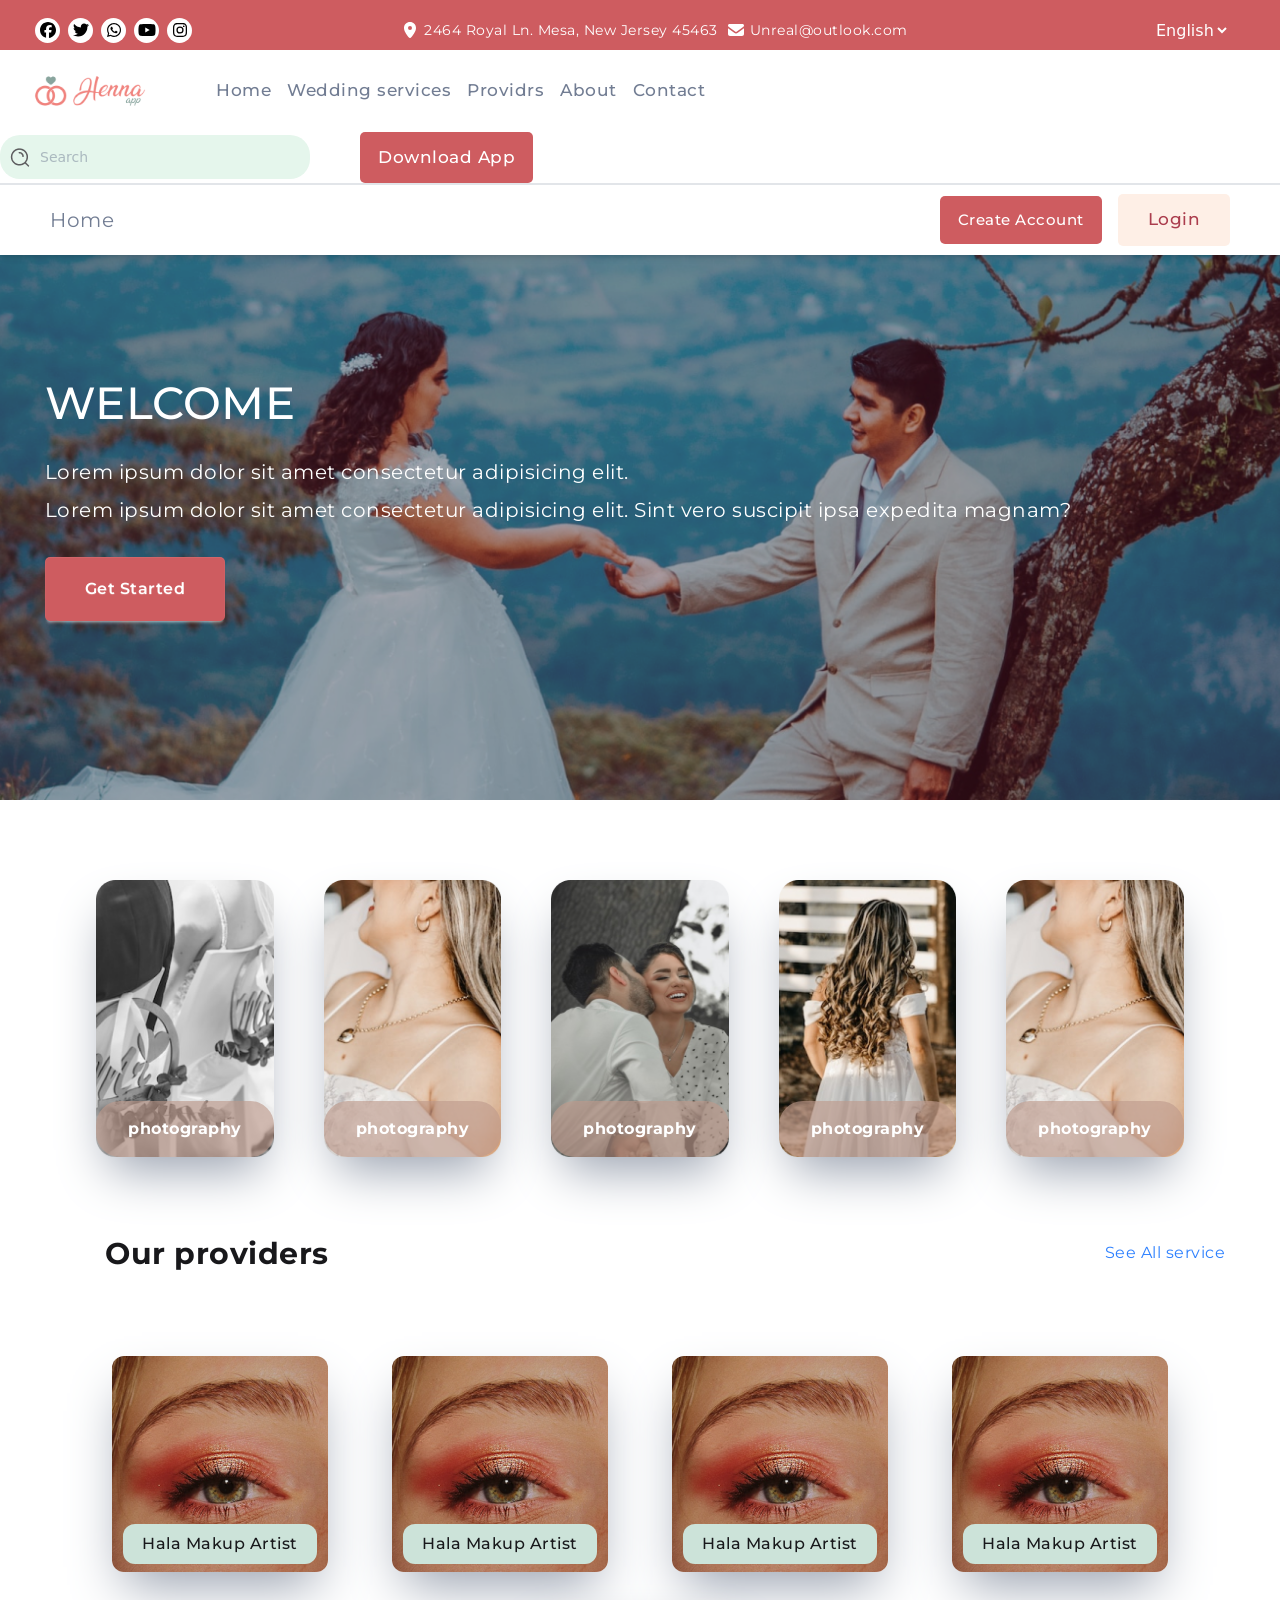
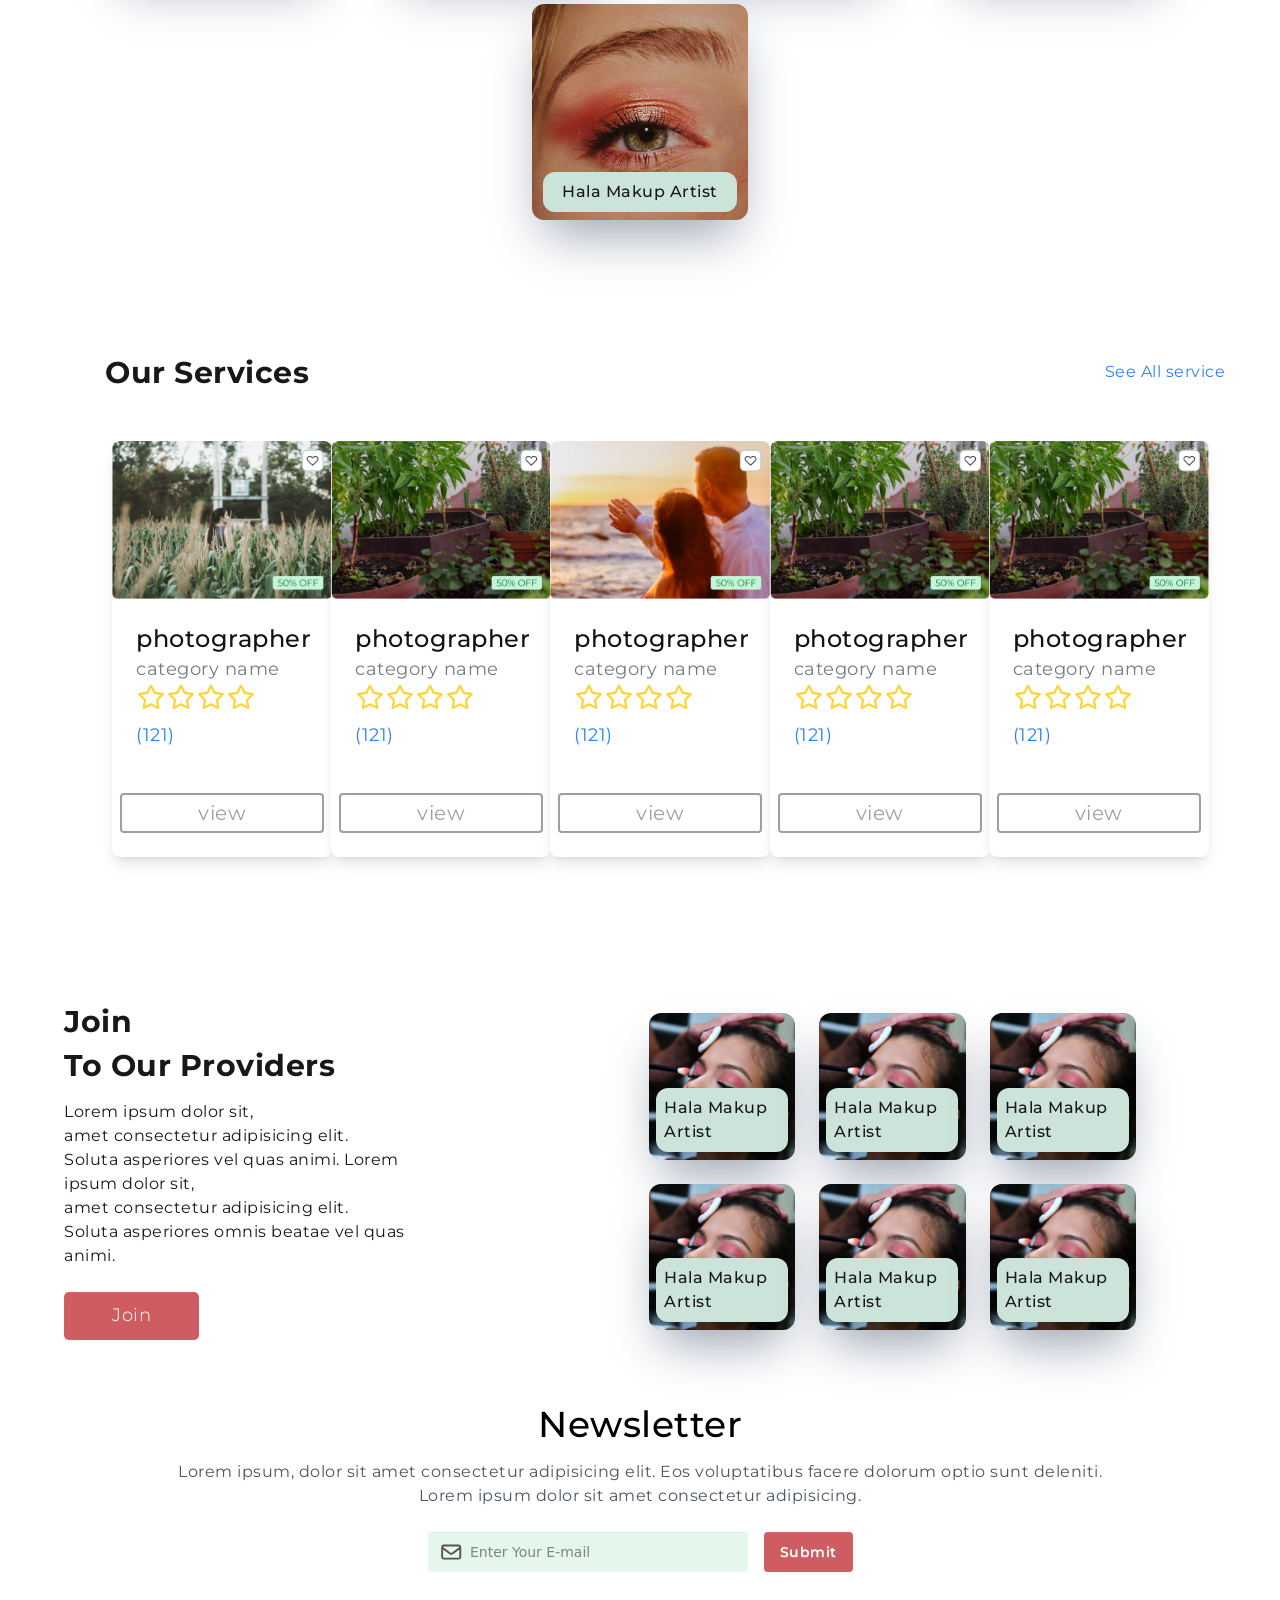
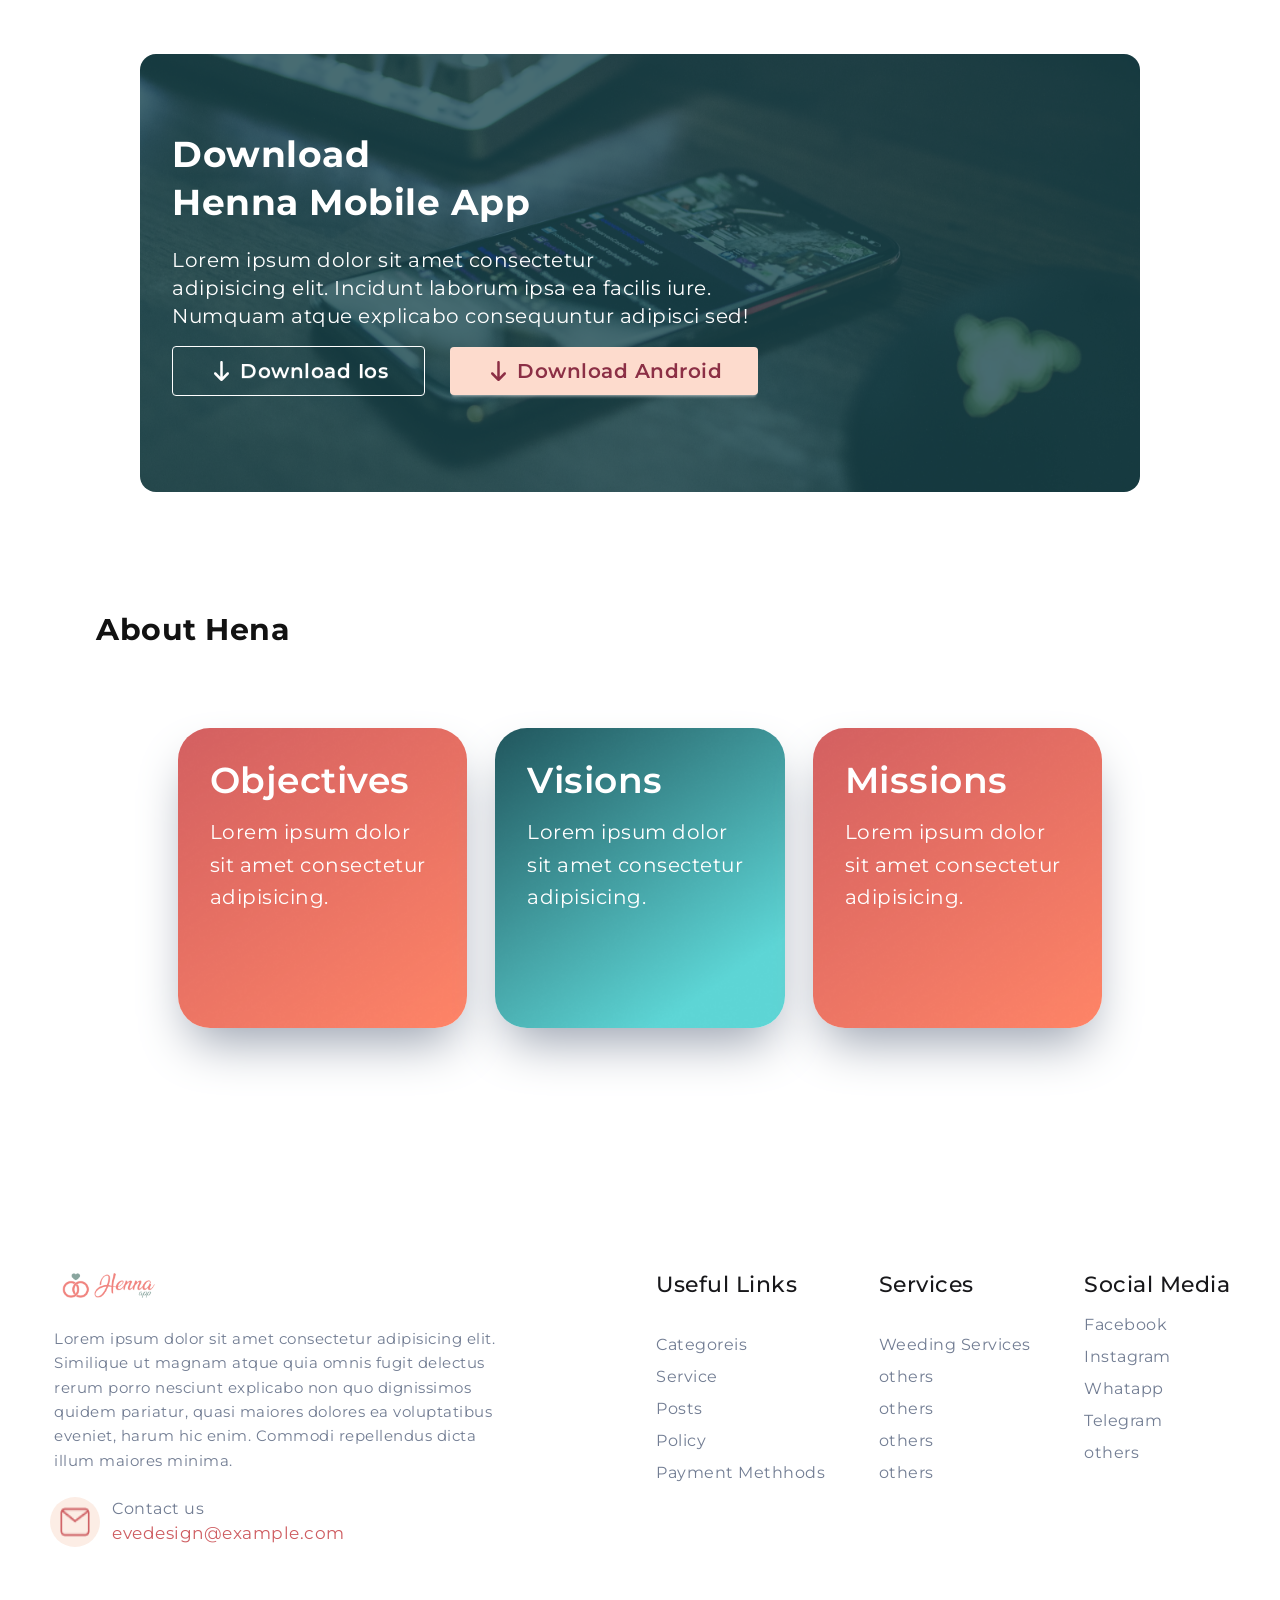
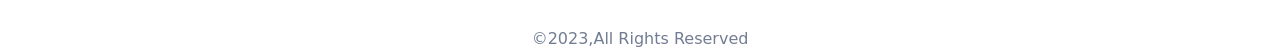
==== index.html @ 105f5ac6 "Add files via upload" ====
<!doctype html>
<html lang="en">

<head>
    <meta charset="UTF-8" />
    <meta name="viewport" content="width=device-width, initial-scale=1.0" />
    <title>Home</title>
    <!-- tailwind js -->
    <script src="js/browser@4.js"></script>

    <!-- fontawsome -->
    <link rel="stylesheet" href="css/all.min.css" />
    <!-- daisy css  -->
    <link rel="stylesheet" href="css/daisyui@5.css" />
    <!-- Style css  -->
    <link rel="stylesheet" href="css/style.css" />
</head>

<body>
    <!-- start nav section  -->
    <div id="navbar-placeholder"></div>
    <!-- end nav section  -->

    <!-- start header section  -->
    <header class="my-hero-welcome  mb-6  ">
        <div
            class="lg:w-[98%]  mx-auto lg:min-h-[800px] md:min-h-[550px] min-h-[450px] flex flex-col px-8 md:justify-center md:items-center lg:items-start lg:pt-[200px] items-center justify-center">
            <h2 class="md:text-5xl font-[500] text-white mb-8 md:text-[45px] text-[25px] text-center sm:text-left">WELCOME</h2>
            <p class="md:text-[20px] text-[15px] text-white mb-2">Lorem ipsum dolor sit amet consectetur adipisicing elit.</p>
            <p class="md:text-[20px] text-[15px] text-white mb-8">Lorem ipsum dolor sit amet consectetur adipisicing elit. Sint vero
                suscipit
                ipsa expedita magnam?</p>
            <button class="btn  w-fit bg-[#ce5c60] border-none md:text-[16px] md:tracking-[2px] text-white 
      px-6 py-5 rounded-[5px] text-[10px] md:px-10 md:py-8 
        tracking-[2px] hover:bg-[#C44545] transition-all duration-300 hover:scale-110
      ">
                Get Started
            </button>
        </div>
    </header>

    <!-- end header section  -->



    <!-- start photography section  -->


    <section class="w-[85%] mx-auto mb-6 mt-[80px] ">

        <div class="grid lg:grid-cols-5 md:grid-cols-2 w-auto gap-x-[50px] gap-y-[40px]">

            <div
                class="relative shadow-2xl shadow-gray-400 rounded-3xl transition-all duration-300 hover:scale-110 col-span-1">
                <img src="./img/img-cate-1.png" alt="" class="w-full h-full object-cover" />
                <div class="bg-[#bf9a8ca1] p-4 text-center rounded-3xl absolute w-full left-0 bottom-0">
                    <p class="text-md text-white font-bold">photography</p>
                </div>
            </div>


            <div
                class="relative shadow-2xl shadow-gray-400 rounded-3xl transition-all duration-300 hover:scale-110 col-span-1">
                <img src="./img/img-cate-2.png" alt="" class="w-full h-full object-cover" />

                <div class="bg-[#bf9a8ca1] p-4 text-center rounded-3xl absolute  left-0 bottom-0 w-full ">
                    <p class="text-md text-white font-bold">photography</p>
                </div>
            </div>

            <div
                class="relative shadow-2xl shadow-gray-400 rounded-3xl transition-all duration-300 hover:scale-110 col-span-1">
                <img src="./img/img-cate-3.png" alt="" class="w-full h-full object-cover" />
                <div class="bg-[#bf9a8ca1] p-4 text-center rounded-3xl absolute w-full left-0 bottom-0">
                    <p class="text-md text-white font-bold">photography</p>
                </div>
            </div>

            <div
                class=" relative shadow-2xl shadow-gray-400 rounded-3xl transition-all duration-300 hover:scale-110 col-span-1 ">
                <img src="./img/img-cate-4.png" alt="" class="w-full h-full object-cover" />
                <div class="bg-[#bf9a8ca1] p-4 text-center rounded-3xl absolute w-full left-0 bottom-0">
                    <p class="text-md text-white font-bold">photography</p>
                </div>
            </div>

            <div
                class="relative shadow-2xl shadow-gray-400 rounded-3xl transition-all duration-300 hover:scale-110 col-span-1">
                <img src="./img/img-cate-2.png" alt="" class="w-full h-full object-cover" />
                <div class="bg-[#bf9a8ca1] p-4 text-center rounded-3xl absolute w-full left-0 bottom-0">
                    <p class="text-md text-white font-bold">photography</p>
                </div>
            </div>


        </div>
    </section>


    <!-- end photography section  -->


    <!-- start our Providers section  -->

    <div class=" pt-[50px] flex flex-col flex-wrap  ">

        <div class=" flex md:flex-row flex-col md:justify-between md:px-[55px] justify-center items-center">

            <h2 class="md:text-[30px] text-[25px] font-bold md:pl-[50px] ">Our providers</h2>

            <a href="#" class=" text-blue-500 "><span
                    class="hover:text-[#000]  transition-all duration-300 hover:scale-120 ">See All service</span></a>
        </div>
    </div>

    <div class="flex flex-col items-center gap-8 p-6 
            md:flex-row md:flex-wrap md:justify-center 
            lg:justify-evenly lg:p-[80px]">

        <div
            class="relative shadow-2xl shadow-gray-400 rounded-xl w-[280px] md:w-[240px] lg:w-auto transition-transform hover:scale-105">
            <img src="./img/LOGO PROVIDER-3.png" alt="" class="w-full h-auto rounded-xl" />
            <div class="bg-[#CCE3D9] p-2 text-center rounded-xl absolute w-[90%] mx-auto mb-2 right-0 left-0 bottom-0">
                <p class="text-md font-medium">Hala Makup Artist</p>
            </div>
        </div>
        <div
            class="relative shadow-2xl shadow-gray-400 rounded-xl w-[280px] md:w-[240px] lg:w-auto transition-transform hover:scale-105">
            <img src="./img/LOGO PROVIDER-3.png" alt="" class="w-full h-auto rounded-xl" />
            <div class="bg-[#CCE3D9] p-2 text-center rounded-xl absolute w-[90%] mx-auto mb-2 right-0 left-0 bottom-0">
                <p class="text-md font-medium">Hala Makup Artist</p>
            </div>
        </div>
        <div
            class="relative shadow-2xl shadow-gray-400 rounded-xl w-[280px] md:w-[240px] lg:w-auto transition-transform hover:scale-105">
            <img src="./img/LOGO PROVIDER-3.png" alt="" class="w-full h-auto rounded-xl" />
            <div class="bg-[#CCE3D9] p-2 text-center rounded-xl absolute w-[90%] mx-auto mb-2 right-0 left-0 bottom-0">
                <p class="text-md font-medium">Hala Makup Artist</p>
            </div>
        </div>
        <div
            class="relative shadow-2xl shadow-gray-400 rounded-xl w-[280px] md:w-[240px] lg:w-auto transition-transform hover:scale-105">
            <img src="./img/LOGO PROVIDER-3.png" alt="" class="w-full h-auto rounded-xl" />
            <div class="bg-[#CCE3D9] p-2 text-center rounded-xl absolute w-[90%] mx-auto mb-2 right-0 left-0 bottom-0">
                <p class="text-md font-medium">Hala Makup Artist</p>
            </div>
        </div>
        <div
            class="relative shadow-2xl shadow-gray-400 rounded-xl w-[280px] md:w-[240px] lg:w-auto transition-transform hover:scale-105">
            <img src="./img/LOGO PROVIDER-3.png" alt="" class="w-full h-auto rounded-xl" />
            <div class="bg-[#CCE3D9] p-2 text-center rounded-xl absolute w-[90%] mx-auto mb-2 right-0 left-0 bottom-0">
                <p class="text-md font-medium">Hala Makup Artist</p>
            </div>
        </div>
    </div>





    <!-- end our Providers section  -->



    <!-- start our services section  -->

    <!-- link see all  -->

    <div class=" pt-[50px] mb-[30px] flex flex-col flex-wrap ">

        <div class=" flex md:flex-row flex-col md:justify-between md:px-[55px] justify-center items-center">

            <h2 class="md:text-[30px] text-[25px] font-bold md:pl-[50px] ">Our Services</h2>

            <a href="#" class=" text-blue-500 "><span
                    class="hover:text-[#000]  transition-all duration-300 hover:scale-120 ">See All service</span></a>
        </div>
    </div>



    <!-- rating cards  -->

    <section
        class="related-services-section w-[85%] mx-auto flex flex-col flex-wrap justify-center items-center pb-[40px]">

        <div class="p-4">

            <div class="grid lg:grid-cols-5 gap-x-[20px] w-auto lg:gap-y-0 gap-y-[30px]
      md:grid-cols-2 md:gap-x-[40px] md:gap-y-[40px]">

                <!-- card 1  -->
                <div class="card bg-base-100 w-[220px] shadow-lg col-span-1">

                    <figure>
                        <img src="img/service-2.png" alt="Shoes" />
                    </figure>

                    <div class="card-body py-2 px-2 justify-start">

                        <div class="p-4 mb-5">

                            <h2 class="card-title font-medium text-2xl text-[#121212]">
                                photographer
                            </h2>

                            <p class="text-[#7a7a7a] text-lg">category name</p>

                            <div class="flex gap-2 flex-col">

                                <div id="starsHolder"
                                    class="rated-product flex justify-start align-center hover:cursor-pointer">

                                    <svg onclick="rate(this, 0)" class="star" xmlns="http://www.w3.org/2000/svg"
                                        viewBox="0 0 640 640" width="30" height="30">
                                        <!--!Font Awesome Free v7.2.0 by @fontawesome - https://fontawesome.com License - https://fontawesome.com/license/free Copyright 2026 Fonticons, Inc.-->
                                        <path fill="rgb(255, 212, 59)"
                                            d="M320.1 32C329.1 32 337.4 37.1 341.5 45.1L415 189.3L574.9 214.7C583.8 216.1 591.2 222.4 594 231C596.8 239.6 594.5 249 588.2 255.4L473.7 369.9L499 529.8C500.4 538.7 496.7 547.7 489.4 553C482.1 558.3 472.4 559.1 464.4 555L320.1 481.6L175.8 555C167.8 559.1 158.1 558.3 150.8 553C143.5 547.7 139.8 538.8 141.2 529.8L166.4 369.9L52 255.4C45.6 249 43.4 239.6 46.2 231C49 222.4 56.3 216.1 65.3 214.7L225.2 189.3L298.8 45.1C302.9 37.1 311.2 32 320.2 32zM320.1 108.8L262.3 222C258.8 228.8 252.3 233.6 244.7 234.8L119.2 254.8L209 344.7C214.4 350.1 216.9 357.8 215.7 365.4L195.9 490.9L309.2 433.3C316 429.8 324.1 429.8 331 433.3L444.3 490.9L424.5 365.4C423.3 357.8 425.8 350.1 431.2 344.7L521 254.8L395.5 234.8C387.9 233.6 381.4 228.8 377.9 222L320.1 108.8z" />
                                    </svg>
                                    <!-- ============================================================ -->
                                    <!-- ============================================================ -->
                                    <!-- ============================================================ -->
                                    <svg onclick="rate(this, 1)" class="star" xmlns="http://www.w3.org/2000/svg"
                                        viewBox="0 0 640 640" width="30" height="30">
                                        <!--!Font Awesome Free v7.2.0 by @fontawesome - https://fontawesome.com License - https://fontawesome.com/license/free Copyright 2026 Fonticons, Inc.-->
                                        <path fill="rgb(255, 212, 59)"
                                            d="M320.1 32C329.1 32 337.4 37.1 341.5 45.1L415 189.3L574.9 214.7C583.8 216.1 591.2 222.4 594 231C596.8 239.6 594.5 249 588.2 255.4L473.7 369.9L499 529.8C500.4 538.7 496.7 547.7 489.4 553C482.1 558.3 472.4 559.1 464.4 555L320.1 481.6L175.8 555C167.8 559.1 158.1 558.3 150.8 553C143.5 547.7 139.8 538.8 141.2 529.8L166.4 369.9L52 255.4C45.6 249 43.4 239.6 46.2 231C49 222.4 56.3 216.1 65.3 214.7L225.2 189.3L298.8 45.1C302.9 37.1 311.2 32 320.2 32zM320.1 108.8L262.3 222C258.8 228.8 252.3 233.6 244.7 234.8L119.2 254.8L209 344.7C214.4 350.1 216.9 357.8 215.7 365.4L195.9 490.9L309.2 433.3C316 429.8 324.1 429.8 331 433.3L444.3 490.9L424.5 365.4C423.3 357.8 425.8 350.1 431.2 344.7L521 254.8L395.5 234.8C387.9 233.6 381.4 228.8 377.9 222L320.1 108.8z" />
                                    </svg>
                                    <!-- ============================================================ -->
                                    <!-- ============================================================ -->
                                    <!-- ============================================================ -->
                                    <svg onclick="rate(this, 2)" class="star" xmlns="http://www.w3.org/2000/svg"
                                        viewBox="0 0 640 640" width="30" height="30">
                                        <!--!Font Awesome Free v7.2.0 by @fontawesome - https://fontawesome.com License - https://fontawesome.com/license/free Copyright 2026 Fonticons, Inc.-->
                                        <path fill="rgb(255, 212, 59)"
                                            d="M320.1 32C329.1 32 337.4 37.1 341.5 45.1L415 189.3L574.9 214.7C583.8 216.1 591.2 222.4 594 231C596.8 239.6 594.5 249 588.2 255.4L473.7 369.9L499 529.8C500.4 538.7 496.7 547.7 489.4 553C482.1 558.3 472.4 559.1 464.4 555L320.1 481.6L175.8 555C167.8 559.1 158.1 558.3 150.8 553C143.5 547.7 139.8 538.8 141.2 529.8L166.4 369.9L52 255.4C45.6 249 43.4 239.6 46.2 231C49 222.4 56.3 216.1 65.3 214.7L225.2 189.3L298.8 45.1C302.9 37.1 311.2 32 320.2 32zM320.1 108.8L262.3 222C258.8 228.8 252.3 233.6 244.7 234.8L119.2 254.8L209 344.7C214.4 350.1 216.9 357.8 215.7 365.4L195.9 490.9L309.2 433.3C316 429.8 324.1 429.8 331 433.3L444.3 490.9L424.5 365.4C423.3 357.8 425.8 350.1 431.2 344.7L521 254.8L395.5 234.8C387.9 233.6 381.4 228.8 377.9 222L320.1 108.8z" />
                                    </svg>
                                    <!-- ============================================================ -->
                                    <!-- ============================================================ -->
                                    <!-- ============================================================ -->
                                    <svg onclick="rate(this, 3)" class="star" xmlns="http://www.w3.org/2000/svg"
                                        viewBox="0 0 640 640" width="30" height="30">
                                        <!--!Font Awesome Free v7.2.0 by @fontawesome - https://fontawesome.com License - https://fontawesome.com/license/free Copyright 2026 Fonticons, Inc.-->
                                        <path fill="rgb(255, 212, 59)"
                                            d="M320.1 32C329.1 32 337.4 37.1 341.5 45.1L415 189.3L574.9 214.7C583.8 216.1 591.2 222.4 594 231C596.8 239.6 594.5 249 588.2 255.4L473.7 369.9L499 529.8C500.4 538.7 496.7 547.7 489.4 553C482.1 558.3 472.4 559.1 464.4 555L320.1 481.6L175.8 555C167.8 559.1 158.1 558.3 150.8 553C143.5 547.7 139.8 538.8 141.2 529.8L166.4 369.9L52 255.4C45.6 249 43.4 239.6 46.2 231C49 222.4 56.3 216.1 65.3 214.7L225.2 189.3L298.8 45.1C302.9 37.1 311.2 32 320.2 32zM320.1 108.8L262.3 222C258.8 228.8 252.3 233.6 244.7 234.8L119.2 254.8L209 344.7C214.4 350.1 216.9 357.8 215.7 365.4L195.9 490.9L309.2 433.3C316 429.8 324.1 429.8 331 433.3L444.3 490.9L424.5 365.4C423.3 357.8 425.8 350.1 431.2 344.7L521 254.8L395.5 234.8C387.9 233.6 381.4 228.8 377.9 222L320.1 108.8z" />
                                    </svg>
                                </div>

                                <p class="text-lg text-blue-500 ">(121)</p>
                            </div>
                        </div>

                        <div class="card-actions justify-center">
                            <button
                                class="btn btn-block btn-outline text-xl text-[#9AA0A5] font-normal mb-4 hover:text-[#121212] hover:bg-[#ffffff] hover: border-2 hover:border-[#121212]">
                                view
                            </button>
                        </div>
                    </div>
                </div>


                <!-- card 2  -->
                <div class="card bg-base-100 w-[220px] shadow-lg col-span-1">
                    <figure>
                        <img src="img/service-3.png" alt="Shoes" />
                    </figure>
                    <div class="card-body py-2 px-2 justify-start">
                        <div class="p-4 mb-5">
                            <h2 class="card-title font-medium text-2xl text-[#121212]">
                                photographer
                            </h2>
                            <p class="text-[#7a7a7a] text-lg">category name</p>
                            <div class="flex gap-2 flex-col">
                                <div id="starsHolder"
                                    class="rated-product flex justify-start align-center hover:cursor-pointer">
                                    <svg onclick="rate(this, 0)" class="star" xmlns="http://www.w3.org/2000/svg"
                                        viewBox="0 0 640 640" width="30" height="30">
                                        <!--!Font Awesome Free v7.2.0 by @fontawesome - https://fontawesome.com License - https://fontawesome.com/license/free Copyright 2026 Fonticons, Inc.-->
                                        <path fill="rgb(255, 212, 59)"
                                            d="M320.1 32C329.1 32 337.4 37.1 341.5 45.1L415 189.3L574.9 214.7C583.8 216.1 591.2 222.4 594 231C596.8 239.6 594.5 249 588.2 255.4L473.7 369.9L499 529.8C500.4 538.7 496.7 547.7 489.4 553C482.1 558.3 472.4 559.1 464.4 555L320.1 481.6L175.8 555C167.8 559.1 158.1 558.3 150.8 553C143.5 547.7 139.8 538.8 141.2 529.8L166.4 369.9L52 255.4C45.6 249 43.4 239.6 46.2 231C49 222.4 56.3 216.1 65.3 214.7L225.2 189.3L298.8 45.1C302.9 37.1 311.2 32 320.2 32zM320.1 108.8L262.3 222C258.8 228.8 252.3 233.6 244.7 234.8L119.2 254.8L209 344.7C214.4 350.1 216.9 357.8 215.7 365.4L195.9 490.9L309.2 433.3C316 429.8 324.1 429.8 331 433.3L444.3 490.9L424.5 365.4C423.3 357.8 425.8 350.1 431.2 344.7L521 254.8L395.5 234.8C387.9 233.6 381.4 228.8 377.9 222L320.1 108.8z" />
                                    </svg>
                                    <!-- ============================================================ -->
                                    <!-- ============================================================ -->
                                    <!-- ============================================================ -->
                                    <svg onclick="rate(this, 1)" class="star" xmlns="http://www.w3.org/2000/svg"
                                        viewBox="0 0 640 640" width="30" height="30">
                                        <!--!Font Awesome Free v7.2.0 by @fontawesome - https://fontawesome.com License - https://fontawesome.com/license/free Copyright 2026 Fonticons, Inc.-->
                                        <path fill="rgb(255, 212, 59)"
                                            d="M320.1 32C329.1 32 337.4 37.1 341.5 45.1L415 189.3L574.9 214.7C583.8 216.1 591.2 222.4 594 231C596.8 239.6 594.5 249 588.2 255.4L473.7 369.9L499 529.8C500.4 538.7 496.7 547.7 489.4 553C482.1 558.3 472.4 559.1 464.4 555L320.1 481.6L175.8 555C167.8 559.1 158.1 558.3 150.8 553C143.5 547.7 139.8 538.8 141.2 529.8L166.4 369.9L52 255.4C45.6 249 43.4 239.6 46.2 231C49 222.4 56.3 216.1 65.3 214.7L225.2 189.3L298.8 45.1C302.9 37.1 311.2 32 320.2 32zM320.1 108.8L262.3 222C258.8 228.8 252.3 233.6 244.7 234.8L119.2 254.8L209 344.7C214.4 350.1 216.9 357.8 215.7 365.4L195.9 490.9L309.2 433.3C316 429.8 324.1 429.8 331 433.3L444.3 490.9L424.5 365.4C423.3 357.8 425.8 350.1 431.2 344.7L521 254.8L395.5 234.8C387.9 233.6 381.4 228.8 377.9 222L320.1 108.8z" />
                                    </svg>
                                    <!-- ============================================================ -->
                                    <!-- ============================================================ -->
                                    <!-- ============================================================ -->
                                    <svg onclick="rate(this, 2)" class="star" xmlns="http://www.w3.org/2000/svg"
                                        viewBox="0 0 640 640" width="30" height="30">
                                        <!--!Font Awesome Free v7.2.0 by @fontawesome - https://fontawesome.com License - https://fontawesome.com/license/free Copyright 2026 Fonticons, Inc.-->
                                        <path fill="rgb(255, 212, 59)"
                                            d="M320.1 32C329.1 32 337.4 37.1 341.5 45.1L415 189.3L574.9 214.7C583.8 216.1 591.2 222.4 594 231C596.8 239.6 594.5 249 588.2 255.4L473.7 369.9L499 529.8C500.4 538.7 496.7 547.7 489.4 553C482.1 558.3 472.4 559.1 464.4 555L320.1 481.6L175.8 555C167.8 559.1 158.1 558.3 150.8 553C143.5 547.7 139.8 538.8 141.2 529.8L166.4 369.9L52 255.4C45.6 249 43.4 239.6 46.2 231C49 222.4 56.3 216.1 65.3 214.7L225.2 189.3L298.8 45.1C302.9 37.1 311.2 32 320.2 32zM320.1 108.8L262.3 222C258.8 228.8 252.3 233.6 244.7 234.8L119.2 254.8L209 344.7C214.4 350.1 216.9 357.8 215.7 365.4L195.9 490.9L309.2 433.3C316 429.8 324.1 429.8 331 433.3L444.3 490.9L424.5 365.4C423.3 357.8 425.8 350.1 431.2 344.7L521 254.8L395.5 234.8C387.9 233.6 381.4 228.8 377.9 222L320.1 108.8z" />
                                    </svg>
                                    <!-- ============================================================ -->
                                    <!-- ============================================================ -->
                                    <!-- ============================================================ -->
                                    <svg onclick="rate(this, 3)" class="star" xmlns="http://www.w3.org/2000/svg"
                                        viewBox="0 0 640 640" width="30" height="30">
                                        <!--!Font Awesome Free v7.2.0 by @fontawesome - https://fontawesome.com License - https://fontawesome.com/license/free Copyright 2026 Fonticons, Inc.-->
                                        <path fill="rgb(255, 212, 59)"
                                            d="M320.1 32C329.1 32 337.4 37.1 341.5 45.1L415 189.3L574.9 214.7C583.8 216.1 591.2 222.4 594 231C596.8 239.6 594.5 249 588.2 255.4L473.7 369.9L499 529.8C500.4 538.7 496.7 547.7 489.4 553C482.1 558.3 472.4 559.1 464.4 555L320.1 481.6L175.8 555C167.8 559.1 158.1 558.3 150.8 553C143.5 547.7 139.8 538.8 141.2 529.8L166.4 369.9L52 255.4C45.6 249 43.4 239.6 46.2 231C49 222.4 56.3 216.1 65.3 214.7L225.2 189.3L298.8 45.1C302.9 37.1 311.2 32 320.2 32zM320.1 108.8L262.3 222C258.8 228.8 252.3 233.6 244.7 234.8L119.2 254.8L209 344.7C214.4 350.1 216.9 357.8 215.7 365.4L195.9 490.9L309.2 433.3C316 429.8 324.1 429.8 331 433.3L444.3 490.9L424.5 365.4C423.3 357.8 425.8 350.1 431.2 344.7L521 254.8L395.5 234.8C387.9 233.6 381.4 228.8 377.9 222L320.1 108.8z" />
                                    </svg>
                                </div>
                                <p class="text-lg text-blue-500">(121)</p>
                            </div>
                        </div>

                        <div class="card-actions justify-center">
                            <button
                                class="btn btn-block btn-outline text-xl text-[#9AA0A5] font-normal mb-4 hover:text-[#121212] hover:bg-[#ffffff] hover: border-2 hover:border-[#121212]">
                                view
                            </button>
                        </div>
                    </div>
                </div>


                <!-- card 3  -->
                <div class="card bg-base-100 w-[220px] shadow-lg col-span-1">
                    <figure>
                        <img src="img/service-4.png" alt="Shoes" />
                    </figure>
                    <div class="card-body py-2 px-2 justify-start">
                        <div class="p-4 mb-5">
                            <h2 class="card-title font-medium text-2xl text-[#121212]">
                                photographer
                            </h2>
                            <p class="text-[#7a7a7a] text-lg">category name</p>
                            <div class="flex gap-2 flex-col">
                                <div id="starsHolder"
                                    class="rated-product flex justify-start align-center hover:cursor-pointer">
                                    <svg onclick="rate(this, 0)" class="star" xmlns="http://www.w3.org/2000/svg"
                                        viewBox="0 0 640 640" width="30" height="30">
                                        <!--!Font Awesome Free v7.2.0 by @fontawesome - https://fontawesome.com License - https://fontawesome.com/license/free Copyright 2026 Fonticons, Inc.-->
                                        <path fill="rgb(255, 212, 59)"
                                            d="M320.1 32C329.1 32 337.4 37.1 341.5 45.1L415 189.3L574.9 214.7C583.8 216.1 591.2 222.4 594 231C596.8 239.6 594.5 249 588.2 255.4L473.7 369.9L499 529.8C500.4 538.7 496.7 547.7 489.4 553C482.1 558.3 472.4 559.1 464.4 555L320.1 481.6L175.8 555C167.8 559.1 158.1 558.3 150.8 553C143.5 547.7 139.8 538.8 141.2 529.8L166.4 369.9L52 255.4C45.6 249 43.4 239.6 46.2 231C49 222.4 56.3 216.1 65.3 214.7L225.2 189.3L298.8 45.1C302.9 37.1 311.2 32 320.2 32zM320.1 108.8L262.3 222C258.8 228.8 252.3 233.6 244.7 234.8L119.2 254.8L209 344.7C214.4 350.1 216.9 357.8 215.7 365.4L195.9 490.9L309.2 433.3C316 429.8 324.1 429.8 331 433.3L444.3 490.9L424.5 365.4C423.3 357.8 425.8 350.1 431.2 344.7L521 254.8L395.5 234.8C387.9 233.6 381.4 228.8 377.9 222L320.1 108.8z" />
                                    </svg>
                                    <!-- ============================================================ -->
                                    <!-- ============================================================ -->
                                    <!-- ============================================================ -->
                                    <svg onclick="rate(this, 1)" class="star" xmlns="http://www.w3.org/2000/svg"
                                        viewBox="0 0 640 640" width="30" height="30">
                                        <!--!Font Awesome Free v7.2.0 by @fontawesome - https://fontawesome.com License - https://fontawesome.com/license/free Copyright 2026 Fonticons, Inc.-->
                                        <path fill="rgb(255, 212, 59)"
                                            d="M320.1 32C329.1 32 337.4 37.1 341.5 45.1L415 189.3L574.9 214.7C583.8 216.1 591.2 222.4 594 231C596.8 239.6 594.5 249 588.2 255.4L473.7 369.9L499 529.8C500.4 538.7 496.7 547.7 489.4 553C482.1 558.3 472.4 559.1 464.4 555L320.1 481.6L175.8 555C167.8 559.1 158.1 558.3 150.8 553C143.5 547.7 139.8 538.8 141.2 529.8L166.4 369.9L52 255.4C45.6 249 43.4 239.6 46.2 231C49 222.4 56.3 216.1 65.3 214.7L225.2 189.3L298.8 45.1C302.9 37.1 311.2 32 320.2 32zM320.1 108.8L262.3 222C258.8 228.8 252.3 233.6 244.7 234.8L119.2 254.8L209 344.7C214.4 350.1 216.9 357.8 215.7 365.4L195.9 490.9L309.2 433.3C316 429.8 324.1 429.8 331 433.3L444.3 490.9L424.5 365.4C423.3 357.8 425.8 350.1 431.2 344.7L521 254.8L395.5 234.8C387.9 233.6 381.4 228.8 377.9 222L320.1 108.8z" />
                                    </svg>
                                    <!-- ============================================================ -->
                                    <!-- ============================================================ -->
                                    <!-- ============================================================ -->
                                    <svg onclick="rate(this, 2)" class="star" xmlns="http://www.w3.org/2000/svg"
                                        viewBox="0 0 640 640" width="30" height="30">
                                        <!--!Font Awesome Free v7.2.0 by @fontawesome - https://fontawesome.com License - https://fontawesome.com/license/free Copyright 2026 Fonticons, Inc.-->
                                        <path fill="rgb(255, 212, 59)"
                                            d="M320.1 32C329.1 32 337.4 37.1 341.5 45.1L415 189.3L574.9 214.7C583.8 216.1 591.2 222.4 594 231C596.8 239.6 594.5 249 588.2 255.4L473.7 369.9L499 529.8C500.4 538.7 496.7 547.7 489.4 553C482.1 558.3 472.4 559.1 464.4 555L320.1 481.6L175.8 555C167.8 559.1 158.1 558.3 150.8 553C143.5 547.7 139.8 538.8 141.2 529.8L166.4 369.9L52 255.4C45.6 249 43.4 239.6 46.2 231C49 222.4 56.3 216.1 65.3 214.7L225.2 189.3L298.8 45.1C302.9 37.1 311.2 32 320.2 32zM320.1 108.8L262.3 222C258.8 228.8 252.3 233.6 244.7 234.8L119.2 254.8L209 344.7C214.4 350.1 216.9 357.8 215.7 365.4L195.9 490.9L309.2 433.3C316 429.8 324.1 429.8 331 433.3L444.3 490.9L424.5 365.4C423.3 357.8 425.8 350.1 431.2 344.7L521 254.8L395.5 234.8C387.9 233.6 381.4 228.8 377.9 222L320.1 108.8z" />
                                    </svg>
                                    <!-- ============================================================ -->
                                    <!-- ============================================================ -->
                                    <!-- ============================================================ -->
                                    <svg onclick="rate(this, 3)" class="star" xmlns="http://www.w3.org/2000/svg"
                                        viewBox="0 0 640 640" width="30" height="30">
                                        <!--!Font Awesome Free v7.2.0 by @fontawesome - https://fontawesome.com License - https://fontawesome.com/license/free Copyright 2026 Fonticons, Inc.-->
                                        <path fill="rgb(255, 212, 59)"
                                            d="M320.1 32C329.1 32 337.4 37.1 341.5 45.1L415 189.3L574.9 214.7C583.8 216.1 591.2 222.4 594 231C596.8 239.6 594.5 249 588.2 255.4L473.7 369.9L499 529.8C500.4 538.7 496.7 547.7 489.4 553C482.1 558.3 472.4 559.1 464.4 555L320.1 481.6L175.8 555C167.8 559.1 158.1 558.3 150.8 553C143.5 547.7 139.8 538.8 141.2 529.8L166.4 369.9L52 255.4C45.6 249 43.4 239.6 46.2 231C49 222.4 56.3 216.1 65.3 214.7L225.2 189.3L298.8 45.1C302.9 37.1 311.2 32 320.2 32zM320.1 108.8L262.3 222C258.8 228.8 252.3 233.6 244.7 234.8L119.2 254.8L209 344.7C214.4 350.1 216.9 357.8 215.7 365.4L195.9 490.9L309.2 433.3C316 429.8 324.1 429.8 331 433.3L444.3 490.9L424.5 365.4C423.3 357.8 425.8 350.1 431.2 344.7L521 254.8L395.5 234.8C387.9 233.6 381.4 228.8 377.9 222L320.1 108.8z" />
                                    </svg>
                                </div>
                                <p class="text-lg text-blue-500">(121)</p>
                            </div>
                        </div>

                        <div class="card-actions justify-center">
                            <button
                                class="btn btn-block btn-outline text-xl text-[#9AA0A5] font-normal mb-4 hover:text-[#121212] hover:bg-[#ffffff] hover: border-2 hover:border-[#121212]">
                                view
                            </button>
                        </div>
                    </div>
                </div>


                <!-- card 4  -->
                <div class="card bg-base-100 w-[220px] shadow-lg col-span-1">
                    <figure>
                        <img src="img/service-3.png" alt="Shoes" />
                    </figure>
                    <div class="card-body py-2 px-2 justify-start">
                        <div class="p-4 mb-5">
                            <h2 class="card-title font-medium text-2xl text-[#121212]">
                                photographer
                            </h2>
                            <p class="text-[#7a7a7a] text-lg">category name</p>
                            <div class="flex gap-2 flex-col">
                                <div id="starsHolder"
                                    class="rated-product flex justify-start align-center hover:cursor-pointer">
                                    <svg onclick="rate(this, 0)" class="star" xmlns="http://www.w3.org/2000/svg"
                                        viewBox="0 0 640 640" width="30" height="30">
                                        <!--!Font Awesome Free v7.2.0 by @fontawesome - https://fontawesome.com License - https://fontawesome.com/license/free Copyright 2026 Fonticons, Inc.-->
                                        <path fill="rgb(255, 212, 59)"
                                            d="M320.1 32C329.1 32 337.4 37.1 341.5 45.1L415 189.3L574.9 214.7C583.8 216.1 591.2 222.4 594 231C596.8 239.6 594.5 249 588.2 255.4L473.7 369.9L499 529.8C500.4 538.7 496.7 547.7 489.4 553C482.1 558.3 472.4 559.1 464.4 555L320.1 481.6L175.8 555C167.8 559.1 158.1 558.3 150.8 553C143.5 547.7 139.8 538.8 141.2 529.8L166.4 369.9L52 255.4C45.6 249 43.4 239.6 46.2 231C49 222.4 56.3 216.1 65.3 214.7L225.2 189.3L298.8 45.1C302.9 37.1 311.2 32 320.2 32zM320.1 108.8L262.3 222C258.8 228.8 252.3 233.6 244.7 234.8L119.2 254.8L209 344.7C214.4 350.1 216.9 357.8 215.7 365.4L195.9 490.9L309.2 433.3C316 429.8 324.1 429.8 331 433.3L444.3 490.9L424.5 365.4C423.3 357.8 425.8 350.1 431.2 344.7L521 254.8L395.5 234.8C387.9 233.6 381.4 228.8 377.9 222L320.1 108.8z" />
                                    </svg>
                                    <!-- ============================================================ -->
                                    <!-- ============================================================ -->
                                    <!-- ============================================================ -->
                                    <svg onclick="rate(this, 1)" class="star" xmlns="http://www.w3.org/2000/svg"
                                        viewBox="0 0 640 640" width="30" height="30">
                                        <!--!Font Awesome Free v7.2.0 by @fontawesome - https://fontawesome.com License - https://fontawesome.com/license/free Copyright 2026 Fonticons, Inc.-->
                                        <path fill="rgb(255, 212, 59)"
                                            d="M320.1 32C329.1 32 337.4 37.1 341.5 45.1L415 189.3L574.9 214.7C583.8 216.1 591.2 222.4 594 231C596.8 239.6 594.5 249 588.2 255.4L473.7 369.9L499 529.8C500.4 538.7 496.7 547.7 489.4 553C482.1 558.3 472.4 559.1 464.4 555L320.1 481.6L175.8 555C167.8 559.1 158.1 558.3 150.8 553C143.5 547.7 139.8 538.8 141.2 529.8L166.4 369.9L52 255.4C45.6 249 43.4 239.6 46.2 231C49 222.4 56.3 216.1 65.3 214.7L225.2 189.3L298.8 45.1C302.9 37.1 311.2 32 320.2 32zM320.1 108.8L262.3 222C258.8 228.8 252.3 233.6 244.7 234.8L119.2 254.8L209 344.7C214.4 350.1 216.9 357.8 215.7 365.4L195.9 490.9L309.2 433.3C316 429.8 324.1 429.8 331 433.3L444.3 490.9L424.5 365.4C423.3 357.8 425.8 350.1 431.2 344.7L521 254.8L395.5 234.8C387.9 233.6 381.4 228.8 377.9 222L320.1 108.8z" />
                                    </svg>
                                    <!-- ============================================================ -->
                                    <!-- ============================================================ -->
                                    <!-- ============================================================ -->
                                    <svg onclick="rate(this, 2)" class="star" xmlns="http://www.w3.org/2000/svg"
                                        viewBox="0 0 640 640" width="30" height="30">
                                        <!--!Font Awesome Free v7.2.0 by @fontawesome - https://fontawesome.com License - https://fontawesome.com/license/free Copyright 2026 Fonticons, Inc.-->
                                        <path fill="rgb(255, 212, 59)"
                                            d="M320.1 32C329.1 32 337.4 37.1 341.5 45.1L415 189.3L574.9 214.7C583.8 216.1 591.2 222.4 594 231C596.8 239.6 594.5 249 588.2 255.4L473.7 369.9L499 529.8C500.4 538.7 496.7 547.7 489.4 553C482.1 558.3 472.4 559.1 464.4 555L320.1 481.6L175.8 555C167.8 559.1 158.1 558.3 150.8 553C143.5 547.7 139.8 538.8 141.2 529.8L166.4 369.9L52 255.4C45.6 249 43.4 239.6 46.2 231C49 222.4 56.3 216.1 65.3 214.7L225.2 189.3L298.8 45.1C302.9 37.1 311.2 32 320.2 32zM320.1 108.8L262.3 222C258.8 228.8 252.3 233.6 244.7 234.8L119.2 254.8L209 344.7C214.4 350.1 216.9 357.8 215.7 365.4L195.9 490.9L309.2 433.3C316 429.8 324.1 429.8 331 433.3L444.3 490.9L424.5 365.4C423.3 357.8 425.8 350.1 431.2 344.7L521 254.8L395.5 234.8C387.9 233.6 381.4 228.8 377.9 222L320.1 108.8z" />
                                    </svg>
                                    <!-- ============================================================ -->
                                    <!-- ============================================================ -->
                                    <!-- ============================================================ -->
                                    <svg onclick="rate(this, 3)" class="star" xmlns="http://www.w3.org/2000/svg"
                                        viewBox="0 0 640 640" width="30" height="30">
                                        <!--!Font Awesome Free v7.2.0 by @fontawesome - https://fontawesome.com License - https://fontawesome.com/license/free Copyright 2026 Fonticons, Inc.-->
                                        <path fill="rgb(255, 212, 59)"
                                            d="M320.1 32C329.1 32 337.4 37.1 341.5 45.1L415 189.3L574.9 214.7C583.8 216.1 591.2 222.4 594 231C596.8 239.6 594.5 249 588.2 255.4L473.7 369.9L499 529.8C500.4 538.7 496.7 547.7 489.4 553C482.1 558.3 472.4 559.1 464.4 555L320.1 481.6L175.8 555C167.8 559.1 158.1 558.3 150.8 553C143.5 547.7 139.8 538.8 141.2 529.8L166.4 369.9L52 255.4C45.6 249 43.4 239.6 46.2 231C49 222.4 56.3 216.1 65.3 214.7L225.2 189.3L298.8 45.1C302.9 37.1 311.2 32 320.2 32zM320.1 108.8L262.3 222C258.8 228.8 252.3 233.6 244.7 234.8L119.2 254.8L209 344.7C214.4 350.1 216.9 357.8 215.7 365.4L195.9 490.9L309.2 433.3C316 429.8 324.1 429.8 331 433.3L444.3 490.9L424.5 365.4C423.3 357.8 425.8 350.1 431.2 344.7L521 254.8L395.5 234.8C387.9 233.6 381.4 228.8 377.9 222L320.1 108.8z" />
                                    </svg>
                                </div>
                                <p class="text-lg text-blue-500">(121)</p>
                            </div>
                        </div>

                        <div class="card-actions justify-center">
                            <button
                                class="btn btn-block btn-outline text-xl text-[#9AA0A5] font-normal mb-4 hover:text-[#121212] hover:bg-[#ffffff] hover: border-2 hover:border-[#121212]">
                                view
                            </button>
                        </div>
                    </div>
                </div>


                <!-- card 5  -->
                <div class="card bg-base-100 w-[220px] shadow-lg col-span-1">
                    <figure>
                        <img src="img/service-3.png" alt="Shoes" />
                    </figure>
                    <div class="card-body py-2 px-2 justify-start">
                        <div class="p-4 mb-5">
                            <h2 class="card-title font-medium text-2xl text-[#121212]">
                                photographer
                            </h2>
                            <p class="text-[#7a7a7a] text-lg">category name</p>
                            <div class="flex gap-2 flex-col">
                                <div id="starsHolder"
                                    class="rated-product flex justify-start align-center hover:cursor-pointer">
                                    <svg onclick="rate(this, 0)" class="star" xmlns="http://www.w3.org/2000/svg"
                                        viewBox="0 0 640 640" width="30" height="30">
                                        <!--!Font Awesome Free v7.2.0 by @fontawesome - https://fontawesome.com License - https://fontawesome.com/license/free Copyright 2026 Fonticons, Inc.-->
                                        <path fill="rgb(255, 212, 59)"
                                            d="M320.1 32C329.1 32 337.4 37.1 341.5 45.1L415 189.3L574.9 214.7C583.8 216.1 591.2 222.4 594 231C596.8 239.6 594.5 249 588.2 255.4L473.7 369.9L499 529.8C500.4 538.7 496.7 547.7 489.4 553C482.1 558.3 472.4 559.1 464.4 555L320.1 481.6L175.8 555C167.8 559.1 158.1 558.3 150.8 553C143.5 547.7 139.8 538.8 141.2 529.8L166.4 369.9L52 255.4C45.6 249 43.4 239.6 46.2 231C49 222.4 56.3 216.1 65.3 214.7L225.2 189.3L298.8 45.1C302.9 37.1 311.2 32 320.2 32zM320.1 108.8L262.3 222C258.8 228.8 252.3 233.6 244.7 234.8L119.2 254.8L209 344.7C214.4 350.1 216.9 357.8 215.7 365.4L195.9 490.9L309.2 433.3C316 429.8 324.1 429.8 331 433.3L444.3 490.9L424.5 365.4C423.3 357.8 425.8 350.1 431.2 344.7L521 254.8L395.5 234.8C387.9 233.6 381.4 228.8 377.9 222L320.1 108.8z" />
                                    </svg>
                                    <!-- ============================================================ -->
                                    <!-- ============================================================ -->
                                    <!-- ============================================================ -->
                                    <svg onclick="rate(this, 1)" class="star" xmlns="http://www.w3.org/2000/svg"
                                        viewBox="0 0 640 640" width="30" height="30">
                                        <!--!Font Awesome Free v7.2.0 by @fontawesome - https://fontawesome.com License - https://fontawesome.com/license/free Copyright 2026 Fonticons, Inc.-->
                                        <path fill="rgb(255, 212, 59)"
                                            d="M320.1 32C329.1 32 337.4 37.1 341.5 45.1L415 189.3L574.9 214.7C583.8 216.1 591.2 222.4 594 231C596.8 239.6 594.5 249 588.2 255.4L473.7 369.9L499 529.8C500.4 538.7 496.7 547.7 489.4 553C482.1 558.3 472.4 559.1 464.4 555L320.1 481.6L175.8 555C167.8 559.1 158.1 558.3 150.8 553C143.5 547.7 139.8 538.8 141.2 529.8L166.4 369.9L52 255.4C45.6 249 43.4 239.6 46.2 231C49 222.4 56.3 216.1 65.3 214.7L225.2 189.3L298.8 45.1C302.9 37.1 311.2 32 320.2 32zM320.1 108.8L262.3 222C258.8 228.8 252.3 233.6 244.7 234.8L119.2 254.8L209 344.7C214.4 350.1 216.9 357.8 215.7 365.4L195.9 490.9L309.2 433.3C316 429.8 324.1 429.8 331 433.3L444.3 490.9L424.5 365.4C423.3 357.8 425.8 350.1 431.2 344.7L521 254.8L395.5 234.8C387.9 233.6 381.4 228.8 377.9 222L320.1 108.8z" />
                                    </svg>
                                    <!-- ============================================================ -->
                                    <!-- ============================================================ -->
                                    <!-- ============================================================ -->
                                    <svg onclick="rate(this, 2)" class="star" xmlns="http://www.w3.org/2000/svg"
                                        viewBox="0 0 640 640" width="30" height="30">
                                        <!--!Font Awesome Free v7.2.0 by @fontawesome - https://fontawesome.com License - https://fontawesome.com/license/free Copyright 2026 Fonticons, Inc.-->
                                        <path fill="rgb(255, 212, 59)"
                                            d="M320.1 32C329.1 32 337.4 37.1 341.5 45.1L415 189.3L574.9 214.7C583.8 216.1 591.2 222.4 594 231C596.8 239.6 594.5 249 588.2 255.4L473.7 369.9L499 529.8C500.4 538.7 496.7 547.7 489.4 553C482.1 558.3 472.4 559.1 464.4 555L320.1 481.6L175.8 555C167.8 559.1 158.1 558.3 150.8 553C143.5 547.7 139.8 538.8 141.2 529.8L166.4 369.9L52 255.4C45.6 249 43.4 239.6 46.2 231C49 222.4 56.3 216.1 65.3 214.7L225.2 189.3L298.8 45.1C302.9 37.1 311.2 32 320.2 32zM320.1 108.8L262.3 222C258.8 228.8 252.3 233.6 244.7 234.8L119.2 254.8L209 344.7C214.4 350.1 216.9 357.8 215.7 365.4L195.9 490.9L309.2 433.3C316 429.8 324.1 429.8 331 433.3L444.3 490.9L424.5 365.4C423.3 357.8 425.8 350.1 431.2 344.7L521 254.8L395.5 234.8C387.9 233.6 381.4 228.8 377.9 222L320.1 108.8z" />
                                    </svg>
                                    <!-- ============================================================ -->
                                    <!-- ============================================================ -->
                                    <!-- ============================================================ -->
                                    <svg onclick="rate(this, 3)" class="star" xmlns="http://www.w3.org/2000/svg"
                                        viewBox="0 0 640 640" width="30" height="30">
                                        <!--!Font Awesome Free v7.2.0 by @fontawesome - https://fontawesome.com License - https://fontawesome.com/license/free Copyright 2026 Fonticons, Inc.-->
                                        <path fill="rgb(255, 212, 59)"
                                            d="M320.1 32C329.1 32 337.4 37.1 341.5 45.1L415 189.3L574.9 214.7C583.8 216.1 591.2 222.4 594 231C596.8 239.6 594.5 249 588.2 255.4L473.7 369.9L499 529.8C500.4 538.7 496.7 547.7 489.4 553C482.1 558.3 472.4 559.1 464.4 555L320.1 481.6L175.8 555C167.8 559.1 158.1 558.3 150.8 553C143.5 547.7 139.8 538.8 141.2 529.8L166.4 369.9L52 255.4C45.6 249 43.4 239.6 46.2 231C49 222.4 56.3 216.1 65.3 214.7L225.2 189.3L298.8 45.1C302.9 37.1 311.2 32 320.2 32zM320.1 108.8L262.3 222C258.8 228.8 252.3 233.6 244.7 234.8L119.2 254.8L209 344.7C214.4 350.1 216.9 357.8 215.7 365.4L195.9 490.9L309.2 433.3C316 429.8 324.1 429.8 331 433.3L444.3 490.9L424.5 365.4C423.3 357.8 425.8 350.1 431.2 344.7L521 254.8L395.5 234.8C387.9 233.6 381.4 228.8 377.9 222L320.1 108.8z" />
                                    </svg>
                                </div>
                                <p class="text-lg text-blue-500">(121)</p>
                            </div>
                        </div>

                        <div class="card-actions justify-center">
                            <button
                                class="btn btn-block btn-outline text-xl text-[#9AA0A5] font-normal mb-4 hover:text-[#121212] hover:bg-[#ffffff] hover: border-2 hover:border-[#121212]">
                                view
                            </button>
                        </div>
                    </div>
                </div>


            </div>
        </div>
    </section>
    <!-- end our services section  -->

    <!-- start join section  -->

    <div class="join-out-providers-section w-[90%] mx-auto mb-6 ">
        <div
            class="flex lg:justify-start gap-[150px] flex-col lg:flex-row md:justify-center md:items-center  md:pt-[50px]">
            <div class="lg:self-center lg:text-start md:text-center text-center">
                <h2 class="text-3xl font-bold mb-2 ">Join</h2>
                <h2 class="font-bold text-3xl mb-4">To Our Providers</h2>
                <p class="mb-6">
                    Lorem ipsum dolor sit,<br />
                    amet consectetur adipisicing elit. <br> Soluta asperiores
                    vel quas animi.
                    Lorem ipsum dolor sit,<br />
                    amet consectetur adipisicing elit. <br> Soluta asperiores omnis beatae
                    vel quas animi.
                </p>
                <a href="#"
                    class="btn w-fit bg-[#CE5C60] border-none text-xl text-white px-12 py-6 rounded-[5px] text-[18px] font-[300]">
                    Join
                </a>
            </div>

            <div class="">
               <div class="grid grid-cols-1 gap-6 p-4 
            md:grid-cols-2 md:pb-[50px] 
            lg:grid-cols-3 lg:py-[50px] lg:px-[80px]">
                   
<div class="relative shadow-2xl shadow-gray-400 rounded-xl overflow-hidden group">
        <img src="./img/LOGO PROVIDER.png" alt="" class="w-full h-auto" />
        <div class="bg-[#CCE3D9] p-2 rounded-xl absolute w-[90%] mx-auto mb-2 right-0 left-0 bottom-0">
            <p class="text-md text-center md:text-center lg:text-start font-medium">Hala Makup Artist</p>
        </div>
    </div>
    <div class="relative shadow-2xl shadow-gray-400 rounded-xl overflow-hidden group">
        <img src="./img/LOGO PROVIDER.png" alt="" class="w-full h-auto" />
        <div class="bg-[#CCE3D9] p-2 rounded-xl absolute w-[90%] mx-auto mb-2 right-0 left-0 bottom-0">
            <p class="text-md text-center md:text-center lg:text-start font-medium">Hala Makup Artist</p>
        </div>
    </div>
    <div class="relative shadow-2xl shadow-gray-400 rounded-xl overflow-hidden group">
        <img src="./img/LOGO PROVIDER.png" alt="" class="w-full h-auto" />
        <div class="bg-[#CCE3D9] p-2 rounded-xl absolute w-[90%] mx-auto mb-2 right-0 left-0 bottom-0">
            <p class="text-md text-center md:text-center lg:text-start font-medium">Hala Makup Artist</p>
        </div>
    </div>
    <div class="relative shadow-2xl shadow-gray-400 rounded-xl overflow-hidden group">
        <img src="./img/LOGO PROVIDER.png" alt="" class="w-full h-auto" />
        <div class="bg-[#CCE3D9] p-2 rounded-xl absolute w-[90%] mx-auto mb-2 right-0 left-0 bottom-0">
            <p class="text-md text-center md:text-center lg:text-start font-medium">Hala Makup Artist</p>
        </div>
    </div>
    <div class="relative shadow-2xl shadow-gray-400 rounded-xl overflow-hidden group">
        <img src="./img/LOGO PROVIDER.png" alt="" class="w-full h-auto" />
        <div class="bg-[#CCE3D9] p-2 rounded-xl absolute w-[90%] mx-auto mb-2 right-0 left-0 bottom-0">
            <p class="text-md text-center md:text-center lg:text-start font-medium">Hala Makup Artist</p>
        </div>
    </div>
    <div class="relative shadow-2xl shadow-gray-400 rounded-xl overflow-hidden group">
        <img src="./img/LOGO PROVIDER.png" alt="" class="w-full h-auto" />
        <div class="bg-[#CCE3D9] p-2 rounded-xl absolute w-[90%] mx-auto mb-2 right-0 left-0 bottom-0">
            <p class="text-md text-center md:text-center lg:text-start font-medium">Hala Makup Artist</p>
        </div>
    </div>

                    </div>
                </div>
            </div>
        </div>
    </div>
    <!-- ============================================ -->

    <!-- =================================================== -->
    <div class="newsletter-and-download-section mb-[80px] ">
        <div class="flex flex-col gap-8">
            <div class="text-center md:pb-[50px]">
                <h2 class="text-black font-medium text-4xl mb-4">Newsletter</h2>
                <p class="text-gray-600 px-10">
                    Lorem ipsum, dolor sit amet consectetur adipisicing elit. Eos
                    voluptatibus facere dolorum optio sunt deleniti.
                </p>
                <p class="text-gray-600 mb-6">
                    Lorem ipsum dolor sit amet consectetur adipisicing.
                </p>
                <form class="flex gap-4 justify-center">
                    <label class="input bg-[#E5F6EC] border-none">
                        <i class="fa-regular fa-envelope text-[20px]" style="color: rgb(87, 83, 83)"></i>
                        <input type="email" class="pt-[18px] pb-[18px] grow" placeholder="Enter Your E-mail
                " />
                    </label>
                    <button class="btn w-fit bg-[#CE5C60] border-none text-white px-4 py-2 rounded-sm" type="submit">
                        Submit
                    </button>
                </form>
            </div>

            <div class="download-app-section lg:max-w-[1000px] md:max-w-[700px] mx-auto rounded-2xl py-20 w-full">
                <div class="flex flex-col px-8 justify-evenly md:justify-center">
                    <h2 class="text-4xl font-bold text-white mb-2">Download</h2>
                    <h2 class="text-4xl font-bold text-white mb-6">Henna Mobile App</h2>
                    <p class="text-xl text-white mb-4">
                        Lorem ipsum dolor sit amet consectetur <br> adipisicing elit. Incidunt
                        laborum ipsa ea facilis iure. <br> Numquam atque explicabo
                        consequuntur adipisci sed!
                    </p>
                    <div>
                        <button class="btn btn-outline w-fit px-9 py-6 text-xl text-white mb-4">
                            <i class="fa-solid fa-arrow-down" style="color: rgba(255, 255, 255, 1)"></i>
                            Download Ios
                        </button>

                        <button
                            class="btn w-fit bg-[#FDDBCD] border-none text-xl text-[#8C2F45] px-9 py-6 rounded-sm mb-4 ml-[20px]">
                            <i class="fa-solid fa-arrow-down" style="color: rgba(140, 47, 69, 1)"></i>
                            Download Android
                        </button>
                    </div>
                </div>
            </div>
        </div>
    </div>
    <!-- ====================================================== -->
    <!-- ===================================================== -->
    <div class="about-section w-[85%] mx-auto py-10">

    
    <h3 class="text-3xl text-[#121212] font-bold mb-[40px] text-center lg:text-start">
        About Hena
    </h3>

    <div class="about-section w-[85%] mx-auto py-10">

    <!-- Title: Centered on mobile/tablet, start-aligned on lg -->
    
    <div>
        <!-- Grid1 -->
        <div class="grid grid-cols-1 gap-7 mb-[80px] md:grid-cols-2 lg:grid-cols-3">

            <!-- Card: Objectives -->
            <div class="shadow-2xl shadow-gray-400 rounded-[2rem] p-8 bg-[url('/img/vission-bg.png')] bg-cover bg-center text-white min-h-[300px] flex flex-col justify-start">
                <h3 class="text-4xl font-semibold mb-4">Objectives</h3>
                <p class="text-xl leading-relaxed">Lorem ipsum dolor sit amet consectetur adipisicing.</p>
            </div>

            <!-- Card2 -->
            <div class="shadow-2xl shadow-gray-400 rounded-[2rem] p-8 bg-[url('/img/vission-bg-1.png')] bg-cover bg-center text-white min-h-[300px] flex flex-col justify-start">
                <h3 class="text-4xl font-semibold mb-4">Visions</h3>
                <p class="text-xl leading-relaxed">Lorem ipsum dolor sit amet consectetur adipisicing.</p>
            </div>

            <!-- Card3 -->
            <div class="shadow-2xl shadow-gray-400 rounded-[2rem] p-8 bg-[url('/img/vission-bg-2.png')] bg-cover bg-center text-white min-h-[300px] flex flex-col justify-start md:col-span-2 lg:col-span-1">
                <h3 class="text-4xl font-semibold mb-4">Missions</h3>
                <p class="text-xl leading-relaxed">Lorem ipsum dolor sit amet consectetur adipisicing.</p>
            </div>

        </div>
    </div>
</div>
</div>
        </div>
    </div>

    </div>
    </div>


    <!-- end join section  -->



    <!-- start footer section  -->
    <div id="footer-placeholder"></div>
    <!-- end footer section  -->

    <!-- fontawesome js -->
    <script src="js/all.min.js"></script>
    <!-- main js -->
    <script src="js/main.js"></script>
</body>

</html>
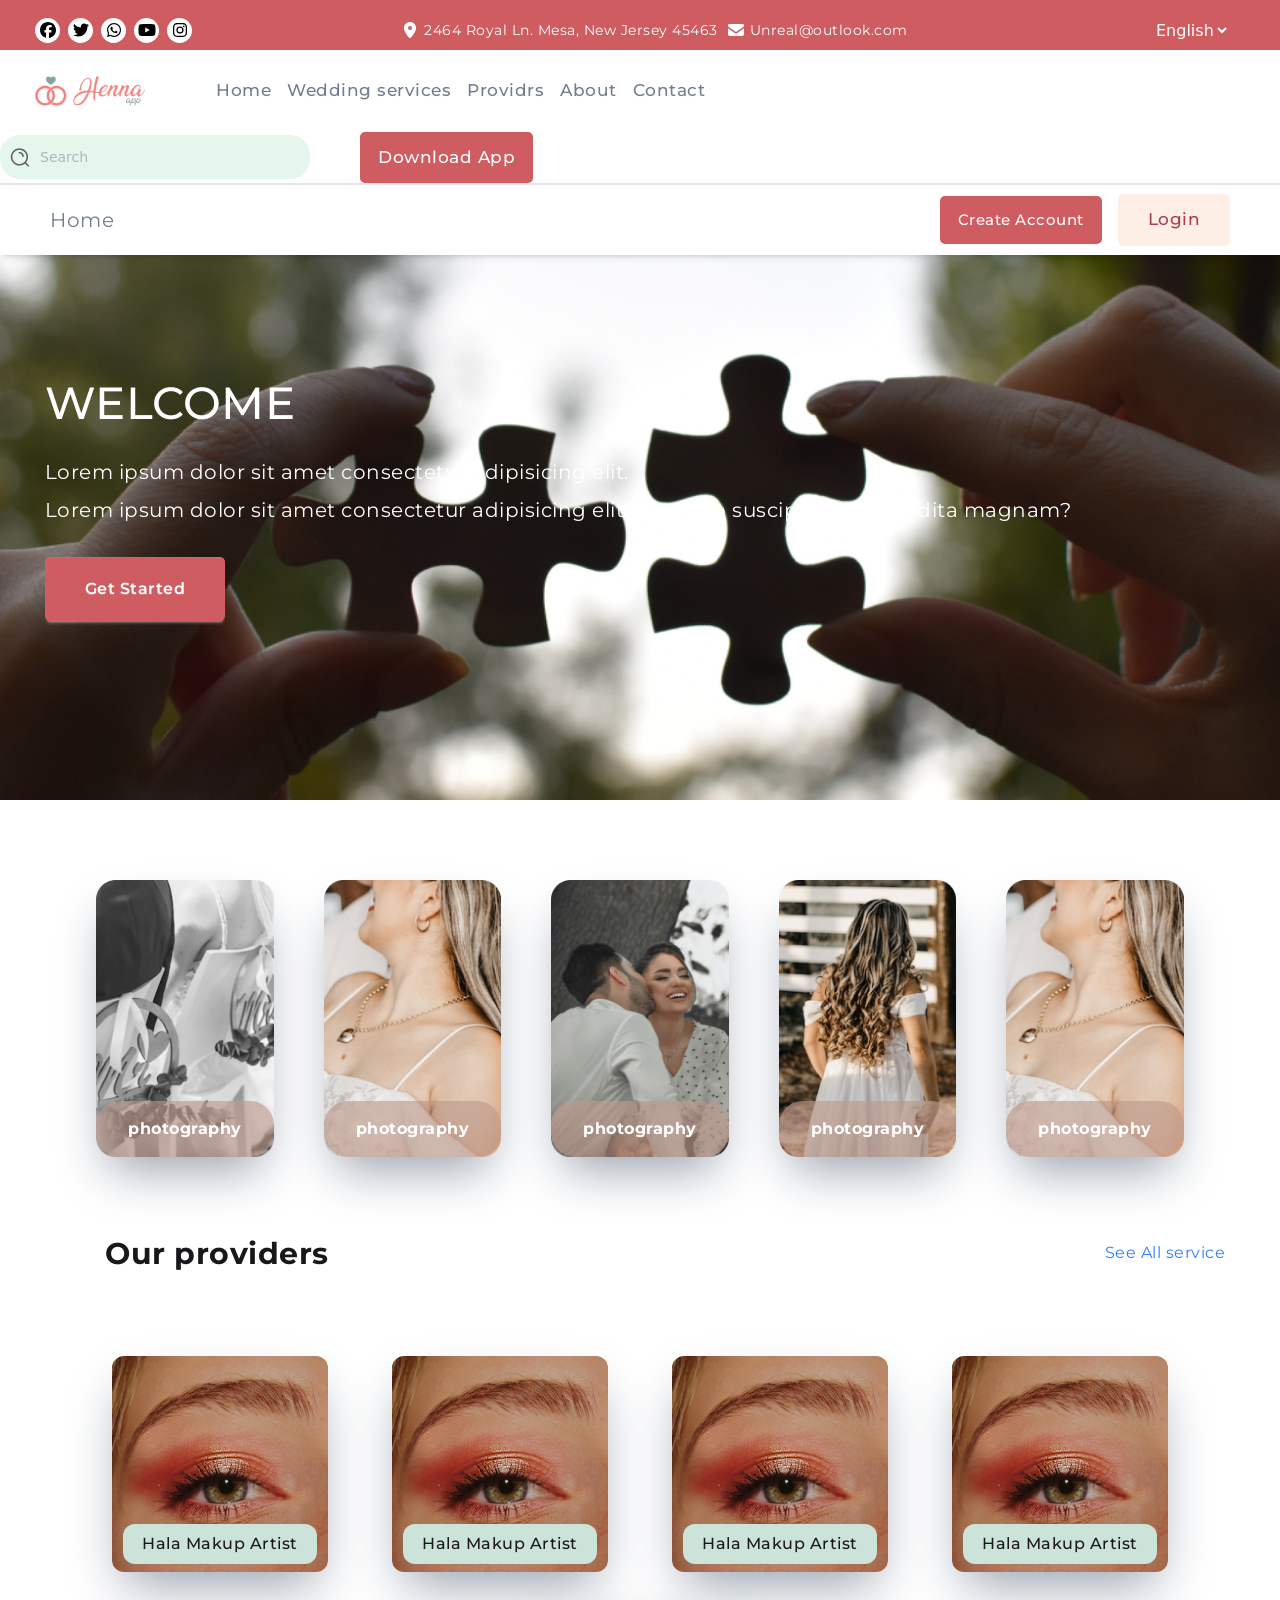
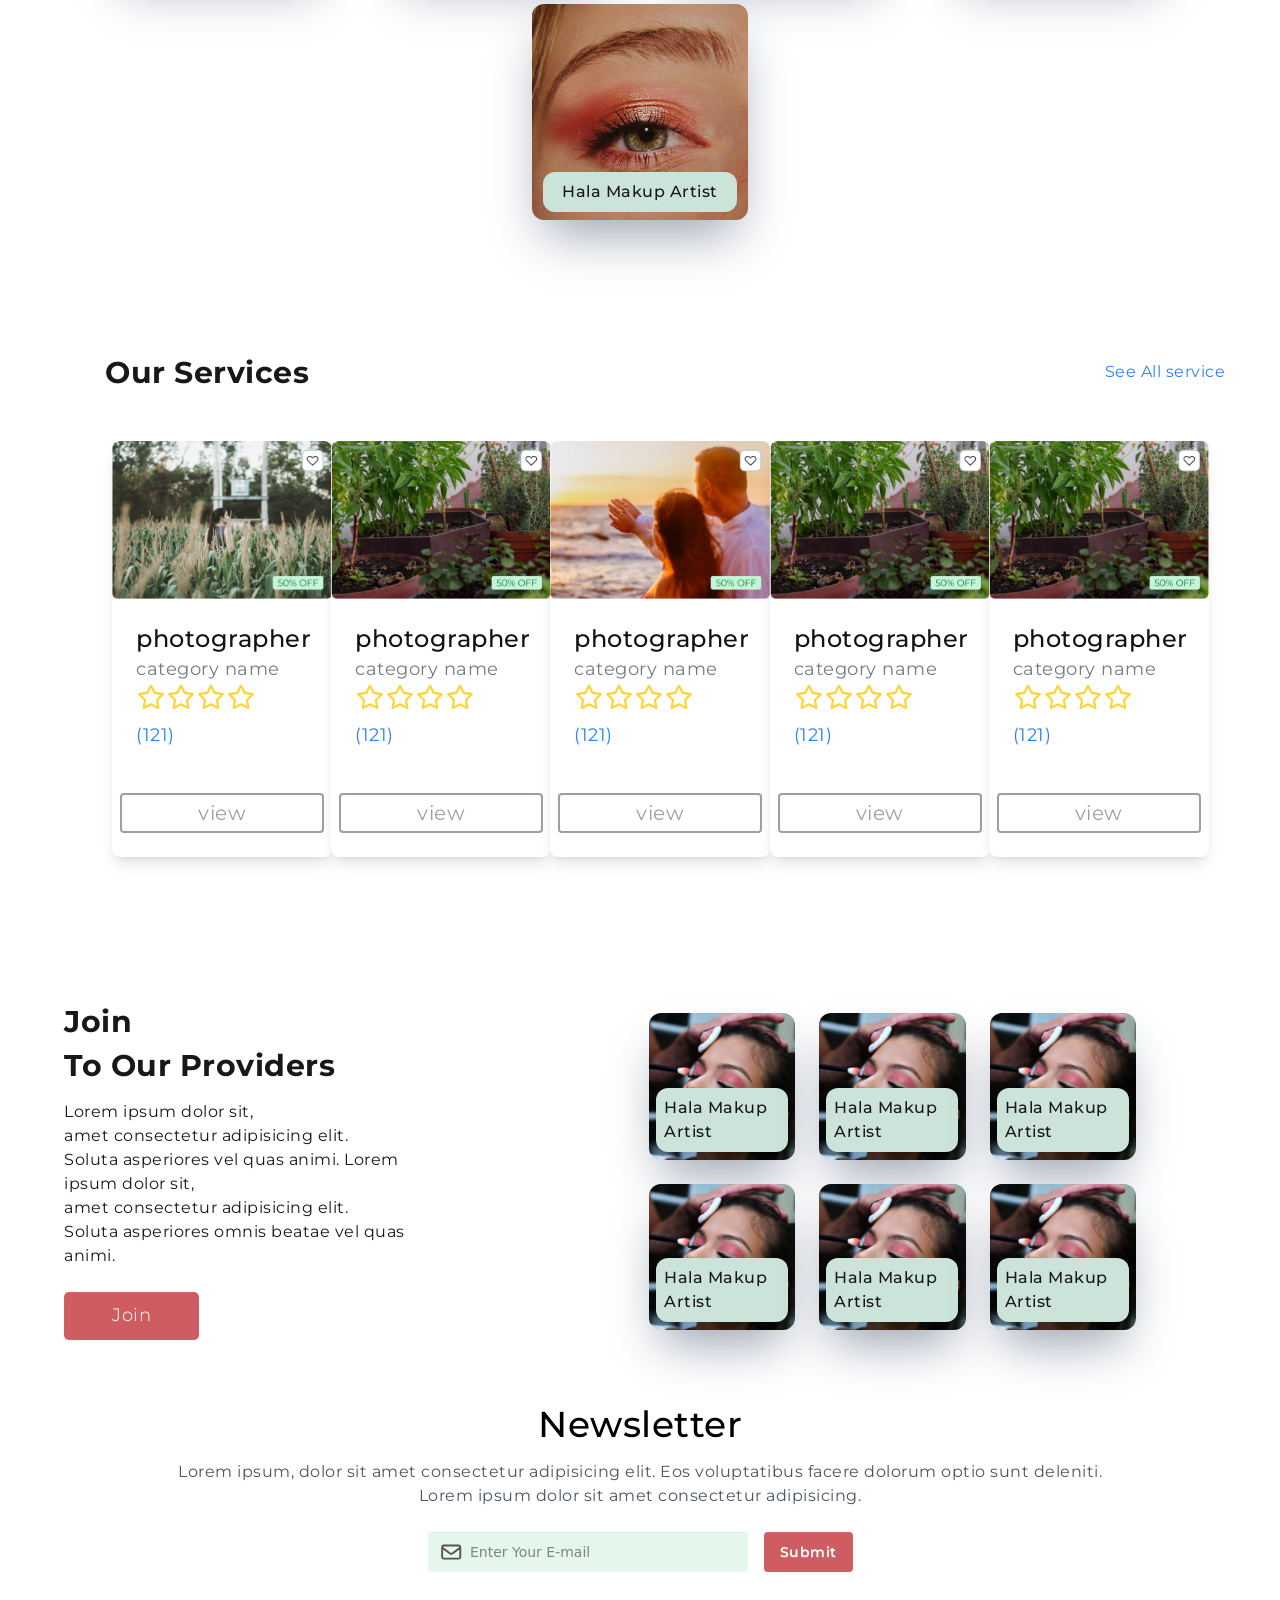
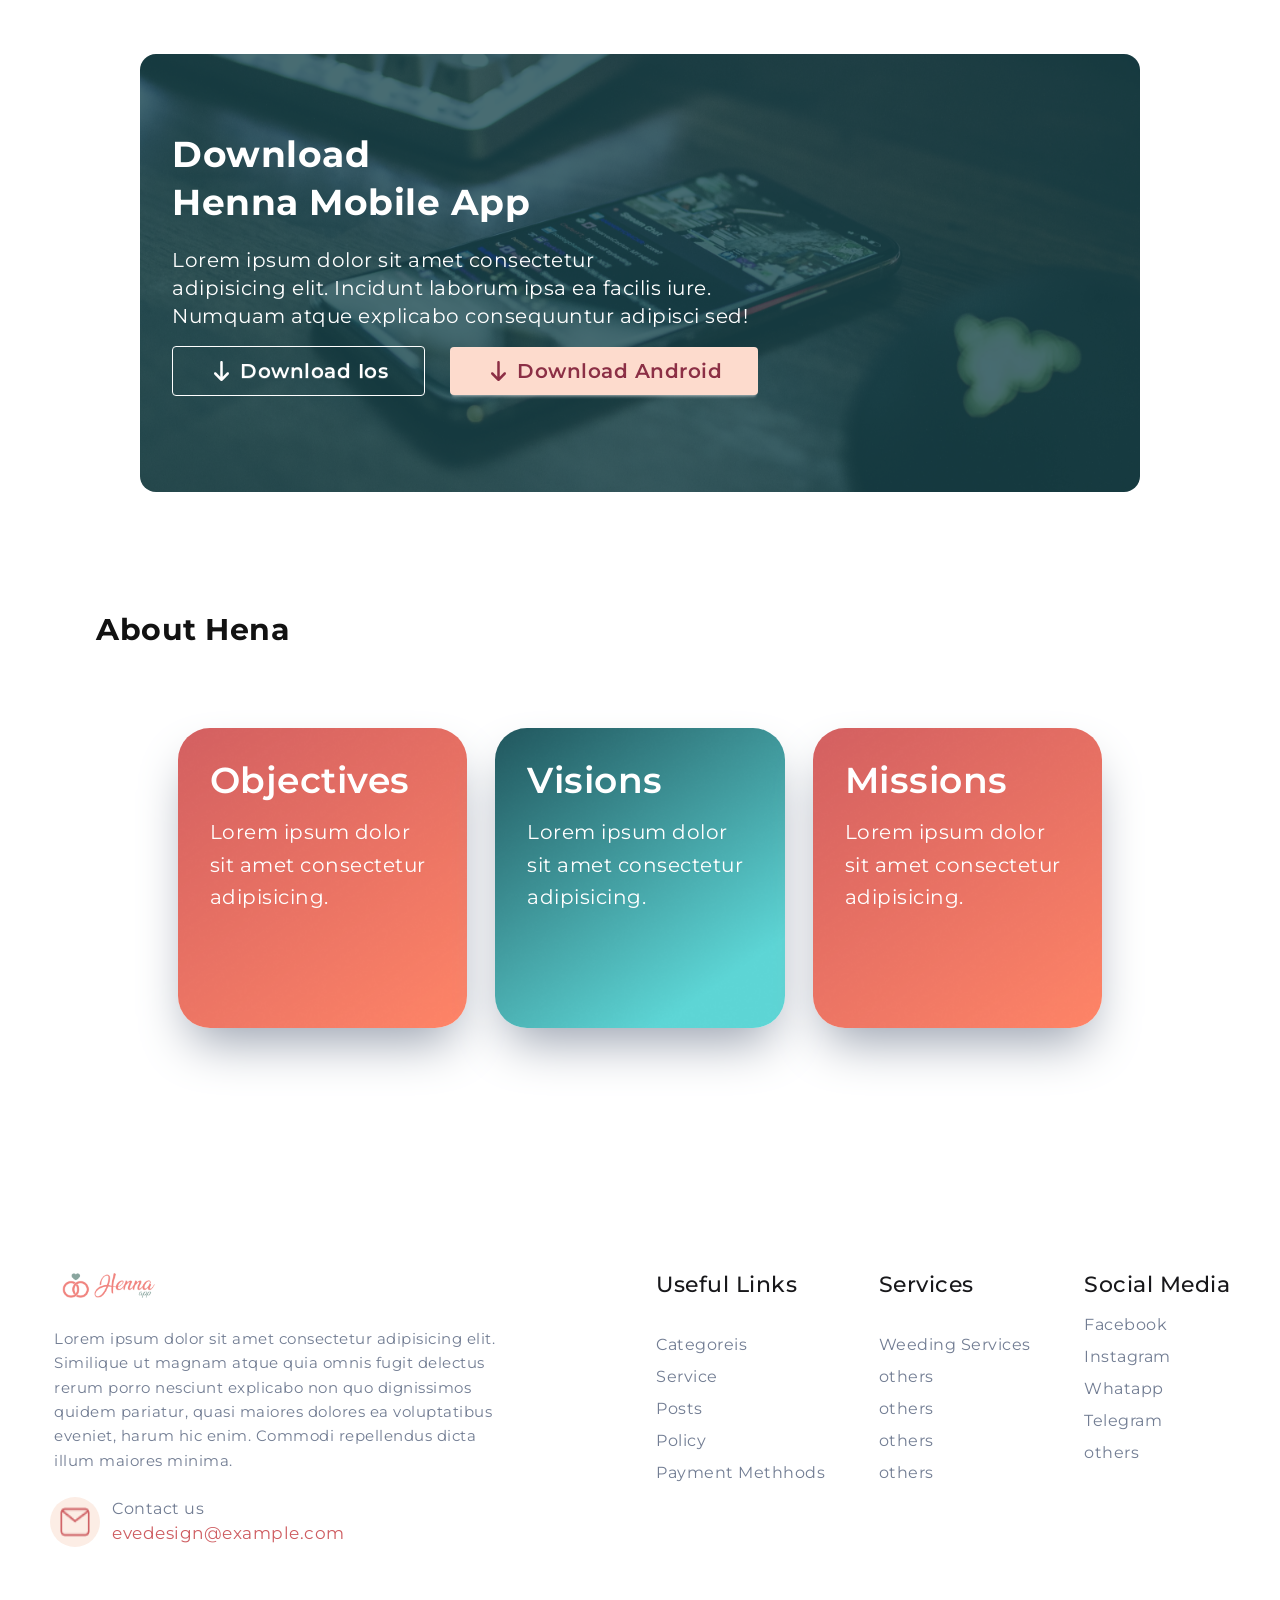
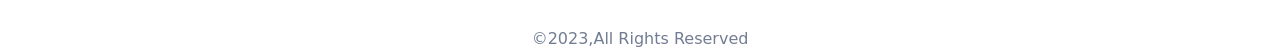
==== commit a5b3e86e: "Update index.html" ====
--- a/index.html
+++ b/index.html
@@ -651,19 +651,19 @@
         <div class="grid grid-cols-1 gap-7 mb-[80px] md:grid-cols-2 lg:grid-cols-3">
 
             <!-- Card: Objectives -->
-            <div class="shadow-2xl shadow-gray-400 rounded-[2rem] p-8 bg-[url('/img/vission-bg.png')] bg-cover bg-center text-white min-h-[300px] flex flex-col justify-start">
+            <div class="shadow-2xl shadow-gray-400 rounded-[2rem] p-8 bg-[url('../img/vission-bg.png')] bg-cover bg-center text-white min-h-[300px] flex flex-col justify-start">
                 <h3 class="text-4xl font-semibold mb-4">Objectives</h3>
                 <p class="text-xl leading-relaxed">Lorem ipsum dolor sit amet consectetur adipisicing.</p>
             </div>
 
             <!-- Card2 -->
-            <div class="shadow-2xl shadow-gray-400 rounded-[2rem] p-8 bg-[url('/img/vission-bg-1.png')] bg-cover bg-center text-white min-h-[300px] flex flex-col justify-start">
+            <div class="shadow-2xl shadow-gray-400 rounded-[2rem] p-8 bg-[url('../img/vission-bg-1.png')] bg-cover bg-center text-white min-h-[300px] flex flex-col justify-start">
                 <h3 class="text-4xl font-semibold mb-4">Visions</h3>
                 <p class="text-xl leading-relaxed">Lorem ipsum dolor sit amet consectetur adipisicing.</p>
             </div>
 
             <!-- Card3 -->
-            <div class="shadow-2xl shadow-gray-400 rounded-[2rem] p-8 bg-[url('/img/vission-bg-2.png')] bg-cover bg-center text-white min-h-[300px] flex flex-col justify-start md:col-span-2 lg:col-span-1">
+            <div class="shadow-2xl shadow-gray-400 rounded-[2rem] p-8 bg-[url('../img/vission-bg-2.png')] bg-cover bg-center text-white min-h-[300px] flex flex-col justify-start md:col-span-2 lg:col-span-1">
                 <h3 class="text-4xl font-semibold mb-4">Missions</h3>
                 <p class="text-xl leading-relaxed">Lorem ipsum dolor sit amet consectetur adipisicing.</p>
             </div>
@@ -693,4 +693,4 @@
     <script src="js/main.js"></script>
 </body>
 
-</html>+</html>
--- a/css/style.css
+++ b/css/style.css
@@ -40,26 +40,24 @@
 }
 
 .my-hero-providers {
-  background: url(/img/providerback.png), url(/img/providerback2.png);
+  
+  background: url('../img/back-header-back.png'), url('../img/providerback2.jpg');
   background-size: cover;
   background-position: center;
 }
 
 .my-hero-welcome {
-  background: url(/img/back-header.png), url(/img/back-header-back.png);
+  
+  background: url('../img/providerback2.png'), url('../img/back-header-back.jpg');
   background-size: cover;
   background-position: bottom;
 }
 
 .download-app-section {
-  background: url(/img/Rectangle\ 20.png), url(/img/Rectangle\ 19.png);
+  
+  background: url('../img/Rectangle%2020.png'), url('../img/Rectangle%2019.png');
   background-size: cover;
   background-position: center;
-}
-
-#Home-Providers nav div h3 {
-  font-size: 0;
-
 }
 
 #Home-Providers nav div h3::after {
@@ -82,4 +80,4 @@
   flex-direction: row !important;
   justify-content: center !important;
   align-items: center !important;
-}+}
